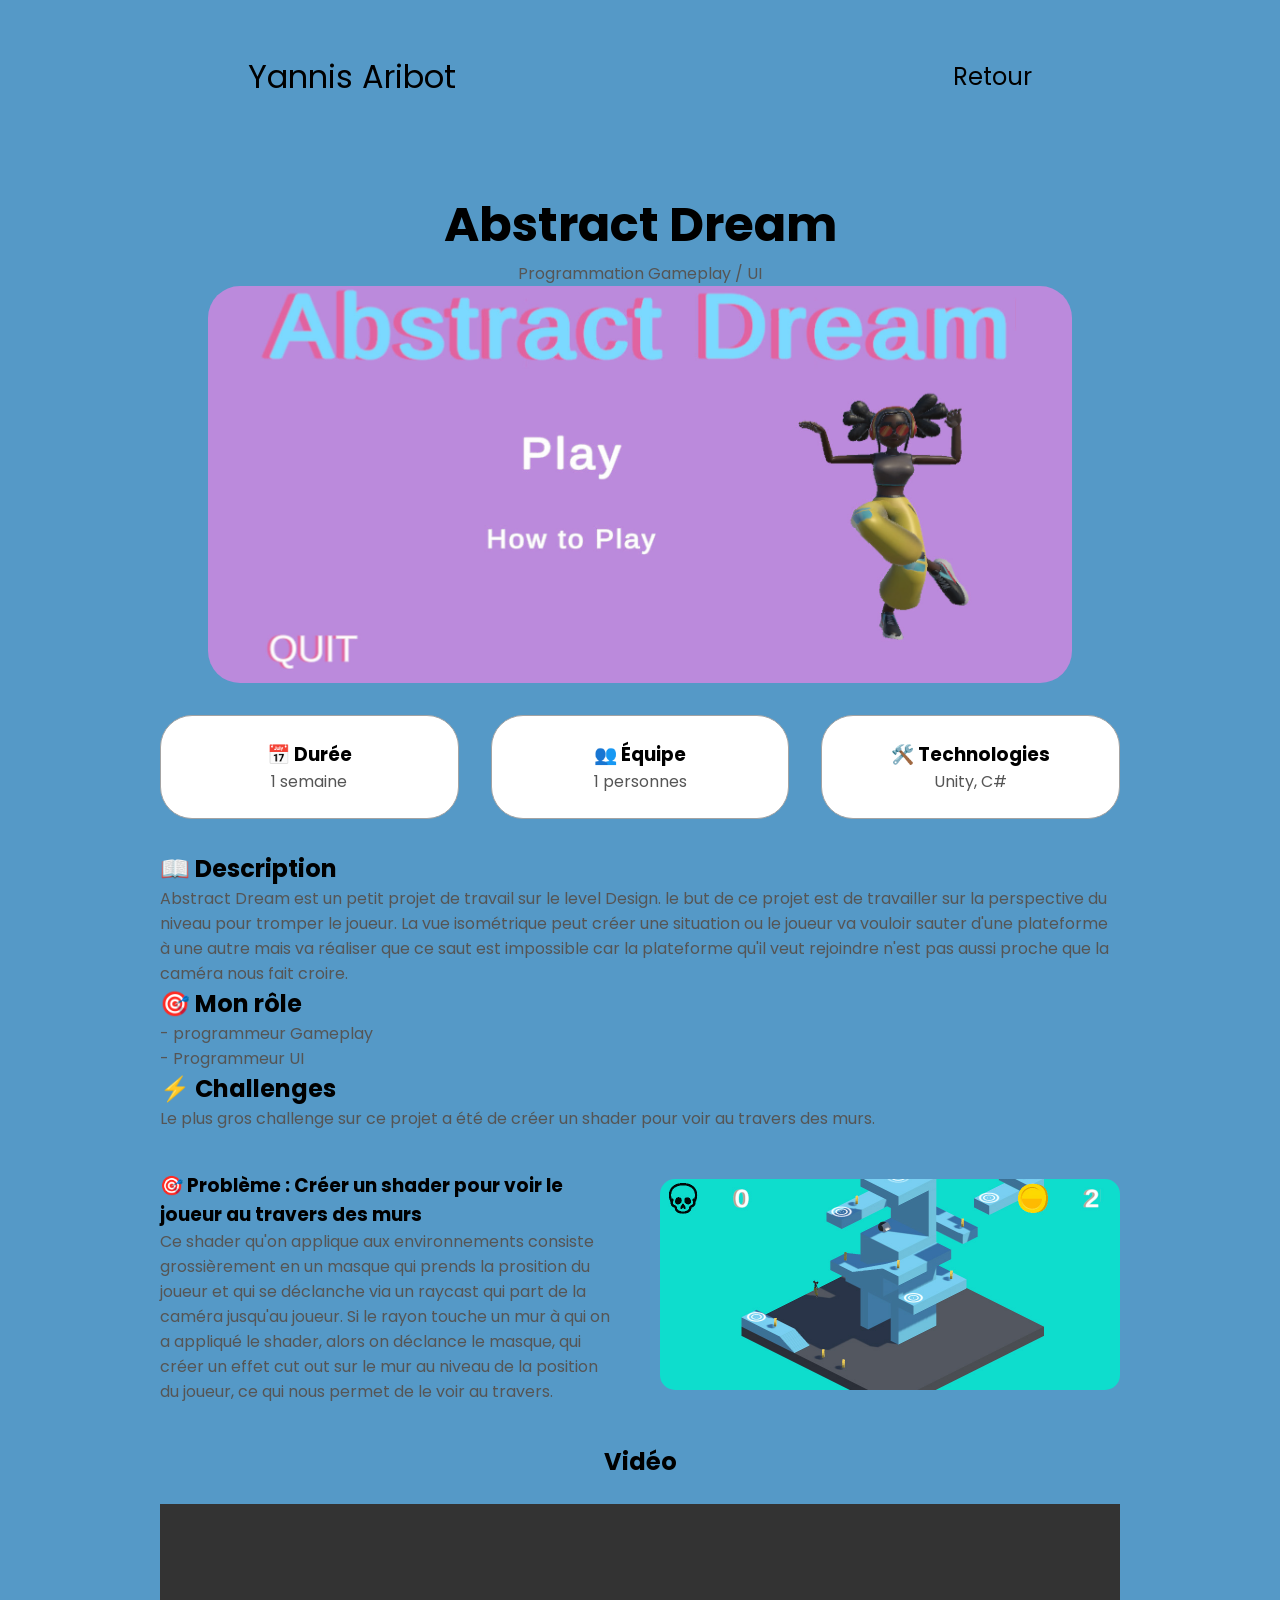
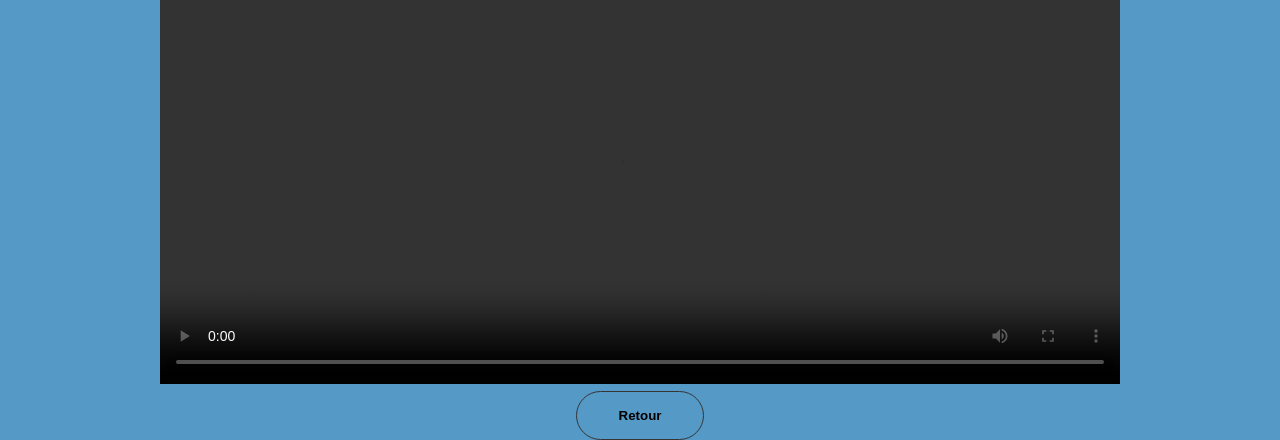
==== abstractdream.html @ 0de4ea1f "Fixed some broken links" ====
<!DOCTYPE html>
<html lang="en">

<head>
  <meta charset="UTF-8" />
  <meta http-equiv="X-UA-Compatible" content="IE=edge" />
  <meta name="viewport" content="width=device-width, initial-scale=1.0" />
  <title>Yannis Aribot</title>
  <link rel="stylesheet" href="style.css" />
  <link rel="stylesheet" href="mediaqueries.css" />
</head>

<body>
  <nav id="desktop-nav">
    <div class="logo">Yannis Aribot</div>
    <div>
      <ul class="nav-links">
        <li><a href="index.html">Retour</a></li>
      </ul>
    </div>
  </nav>
  <nav id="hamburger-nav">
    <div class="logo">Yannis Aribot</div>
    <div class="hamburger-menu">
      <div class="hamburger-icon" onclick="toggleMenu()">
        <span></span>
        <span></span>
        <span></span>
      </div>
      <div class="menu-links">
        <li><a href="#about" onclick="toggleMenu()">About</a></li>
        <li><a href="#experience" onclick="toggleMenu()">Experience</a></li>
        <li><a href="#projects" onclick="toggleMenu()">Projects</a></li>
        <li><a href="#contact" onclick="toggleMenu()">Contact</a></li>
      </div>
    </div>
  </nav>

<section class="project-page">

  <!-- HEADER -->
  <h1 class="title">Abstract Dream</h1>
  <p class="section__text__p1">Programmation Gameplay / UI</p>

  <!-- IMAGE PRINCIPALE -->
  <div class="principal-project-img">
    <img src="./portfolio-main/assets/AbstractDream/AbstractDreamCover.jpg" class="main-project-img" />
  </div>

  <!-- INFOS RAPIDES -->
  <div class="about-containers">

    <div class="details-container">
      <h3>📅 Durée</h3>
      <p>1 semaine</p>
    </div>

    <div class="details-container">
      <h3>👥 Équipe</h3>
      <p>1 personnes</p>
    </div>

    <div class="details-container">
      <h3>🛠️ Technologies</h3>
      <p>Unity, C#</p>
    </div>

  </div>

  <!-- DESCRIPTION -->
  <div class="text-container">
    <h2>📖 Description</h2>
    <p>
      Abstract Dream est un petit projet de travail sur le level Design. le but de ce projet est de travailler 
      sur la perspective du niveau pour tromper le joueur. La vue isométrique peut créer une situation ou 
      le joueur va vouloir sauter d'une plateforme à une autre mais va réaliser que ce saut est impossible 
      car la plateforme qu'il veut rejoindre n'est pas aussi proche que la caméra nous fait croire.
    </p>
  </div>

  <!-- TON RÔLE -->
  <div class="text-container">
    <h2>🎯 Mon rôle</h2>
    <p>
      - programmeur Gameplay<br>
      - Programmeur UI<br>
    </p>
  </div>

  <!-- PROBLÈMES / SOLUTIONS -->
  <div class="text-container">
    <h2>⚡ Challenges</h2>
    <p>
      Le plus gros challenge sur ce projet a été de créer un shader pour voir au travers des murs. 
    </p>
  </div>

  <div class="challenge-item">

    <div class="challenge-text">
      <h3>🎯 Problème : Créer un shader pour voir le joueur au travers des murs</h3>
      <p>
      Ce shader qu'on applique aux environnements consiste grossièrement en un masque qui prends la prosition du joueur et qui se déclanche via un 
      raycast qui part de la caméra jusqu'au joueur. Si le rayon touche un mur à qui on a appliqué le shader, alors on déclance 
      le masque, qui créer un effet cut out sur le mur au niveau de la position du joueur, ce qui nous permet de le voir au travers.
      </p>
    </div>

    <div class="challenge-image">
      <img src="./portfolio-main/assets/AbstractDream/AD_Background.jpg" alt="Performance issue" />
    </div>

  </div>

  <div class="challenge-item reverse" style="display : none;">

    <div class="challenge-text">
      <h3>🎯 Problème : Intégrer et programmer l'UI</h3>
      <p>
        Comment programmer l'Ui pour paramètrer la simulation (nombre et type d'entités ennemis, type d'armement, etc...)?
      </p>

      <p>
        👉 Solution : Intégrer un systeme de capture de transform d'objets (Position,rotation, etc...) à chaque frame. 
        Pour le replay le systême rejoue par interpolation les datas capturés pour reconstruire l'action de la scène.
      </p>
    </div>

    <div class="challenge-image">
      <img src="./portfolio-main/assets/Simdav/SimulationPlayer4.jpg" alt="Performance issue" />
    </div>

  </div>

  <h2 calss="gallerie-title" style= "text-align: center;">Vidéo</h2></br>
  <div class=" vidéo-container">
    <video controls width="100%">
      <source src="./portfolio-main/assets/AbstractDream/AbstractDream.mp4" type="video/mp4">
    </video>
  </div>
  <!-- GALERIE -->
    <!-- <h2 calss="gallerie-title" style= "text-align: center;">Gallerie</h2> -->
  <div class="project_gallerie_container" style="display : none;">
    <img src="./portfolio-main/assets/Resilience/ObjectPositionning.gif" class="project_gallerie_img" />
    <img src="./portfolio-main/assets/Resilience/Entity.gif" class="project_gallerie_img" />
  </div>

  <!-- BOUTONS -->
  <div class="btn-container">
    <button class="btn btn-color-2"
      onclick="location.href='index.html'">
      Retour
    </button>
  </div>

</section>

  <footer>
    <nav>
      <div class="nav-links-container" style="display : none">
        <ul class="nav-links">
          <li><a href="#about">About</a></li>
          <li><a href="#experience">Experience</a></li>
          <li><a href="#projects">Projects</a></li>
          <li><a href="#contact">Contact</a></li>
        </ul>
      </div>
    </nav>
  </footer>
  <script src="script.js"></script>
</body>

</html>
---- style.css ----
/* GENERAL */

@import url("https://fonts.googleapis.com/css2?family=Poppins:wght@300;400;500;600&display=swap");

* {
  margin: 0;
  padding: 0;
}

body {
  font-family: "Poppins", sans-serif;
  background-color: rgb(85, 153, 199);
}

html {
  scroll-behavior: smooth;
}

p {
  color: rgb(85, 85, 85);
}

/* TRANSITION */

a,
.btn {
  transition: all 300ms ease;
}

/* DESKTOP NAV */

nav,
.nav-links {
  display: flex;
}

nav {
  justify-content: space-around;
  align-items: center;
  height: 17vh;
}

.nav-links {
  gap: 2rem;
  list-style: none;
  font-size: 1.5rem;
}

a {
  color: black;
  text-decoration: none;
  text-decoration-color: rgb(255, 255, 255);
}

a:hover {
  color: grey;
  text-decoration: underline;
  text-underline-offset: 1rem;
  text-decoration-color: rgb(181, 181, 181);
}

.logo {
  font-size: 2rem;
}

.logo:hover {
  cursor: default;
}

/* HAMBURGER MENU */

#hamburger-nav {
  display: none;
}

.hamburger-menu {
  position: relative;
  display: inline-block;
}

.hamburger-icon {
  display: flex;
  flex-direction: column;
  justify-content: space-between;
  height: 24px;
  width: 30px;
  cursor: pointer;
}

.hamburger-icon span {
  width: 100%;
  height: 2px;
  background-color: black;
  transition: all 0.3 ease-in-out;
}

.menu-links {
  position: absolute;
  top: 100%;
  right: 0;
  background-color: rgb(255, 255, 255);
  width: fit-content;
  max-height: 0;
  overflow: hidden;
  transition: all 0.3 ease-in-out;
}

.menu-links a {
  display: block;
  padding: 10px;
  text-align: center;
  font-size: 1.5rem;
  color: black;
  text-decoration: none;
  transition: all 0.3 ease-in-out;
}

.menu-links li {
  list-style: none;
}

.menu-links.open {
  max-height: 300px;
}

.hamburger-icon.open span:first-child {
  transform: rotate(45deg) translate(10px, 5px);
}

.hamburger-icon.open span:nth-child(2) {
  opacity: 0;
}

.hamburger-icon.open span:last-child {
  transform: rotate(-45deg) translate(10px, -5px);
}

.hamburger-icon span:first-child {
  transform: none;
}

.hamburger-icon span:first-child {
  opacity: 1;
}

.hamburger-icon span:first-child {
  transform: none;
}

/* SECTIONS */

section {
  padding-top: 4vh;
  height: 96vh;
  margin: 0 10rem;
  box-sizing: border-box;
  min-height: fit-content;
}

.section-container {
  display: flex;
  /* width: 400px; */
  /* height: 1000px; */
}

/* PROFILE SECTION */

#profile {
  display: flex;
  justify-content: center;
  gap: 5rem;
  height: 10vh;
}

.section__pic-container {
  display: flex;
  height: 400px;
  width: 400px;
  margin: auto 0;
}

.section__text {
  align-self: center;
  text-align: center;
}

.section__text p {
  font-weight: 600;
}

.section__text__p1 {
  text-align: center;
}

.section__text__p2 {
  font-size: 1.75rem;
  margin-bottom: 1rem;
}

.title {
  font-size: 3rem;
  text-align: center;
}

#socials-container {
  display: flex;
  justify-content: center;
  margin-top: 1rem;
  gap: 1rem;
}

/* ICONS */

.icon {
  cursor: pointer;
  height: 2rem;
}

/* BUTTONS */

.btn-container {
  display: flex;
  justify-content: center;
  gap: 1rem;
}

.btn {
  font-weight: 600;
  transition: all 300ms ease;
  padding: 1rem;
  width: 8rem;
  border-radius: 2rem;
}

.tag-btn {
  font-weight: 600;
  transition: all 300ms ease;
  padding: 1rem;
  /* width: 8rem; */
  border-radius: 2rem;
}

.btn-color-1,
.btn-color-2 {
  border: rgb(53, 53, 53) 0.1rem solid;
}

.btn-color-1:hover,
.btn-color-2:hover {
  cursor: pointer;
}

.btn-color-1,
.btn-color-2:hover {
  background: rgb(53, 53, 53);
  color: white;
}

.btn-color-1:hover {
  background: rgb(0, 0, 0);
}

.btn-color-2 {
  background: none;
}

.btn-color-2:hover {
  border: rgb(255, 255, 255) 0.1rem solid;
}

.btn-container {
  gap: 1rem;
}

/* ABOUT SECTION */

#about {
  position: relative;
}

.about-containers {
  display: grid;
  grid-template-columns: repeat(3, 1fr);
  gap: 2rem;
  margin-bottom: 2rem;
  margin-top: 2rem;
}
.about-project-card-containers {
  display: grid;
  grid-template-columns: repeat(3, 1fr);
  gap: 2rem;
  margin-bottom: 2rem;
  margin-top: 2rem;
}

.about-details-container {
  justify-content: center;
  flex-direction: column;
}

.about-containers,
.about-details-container {
  display: flex;
  /* height: 200px; */
}

.about-pic {
  border-radius: 2rem;
}

.arrow {
  position: absolute;
  right: -5rem;
  bottom: 2.5rem;
}

.details-container {
  padding: 1.5rem;
  flex: 1;
  background: rgb(255, 255, 255);
  border-radius: 2rem;
  border: rgb(53, 53, 53) 0.1rem solid;
  border-color: rgb(163, 163, 163);
  text-align: center;
}

.section-container {
  gap: 4rem;
  height: 80%;
}

.section__pic-container {
  height: 400px;
  width: 400px;
  margin: auto 0;
}

/* EXPERIENCE SECTION */

#experience {
  position: relative;
}

.experience-sub-title {
  color: rgb(85, 85, 85);
  font-weight: 600;
  font-size: 1.75rem;
  margin-bottom: 2rem;
}

.experience-details-container {
  display: flex;
  justify-content: center;
  flex-direction: column;
}

.article-container {
  /* display: flex;
  text-align: initial;
  flex-wrap: wrap;
  flex-direction: row;
  gap: 2.5rem;
  justify-content: space-around; */
  display: block;
  /* min-height: 70%; */
  aspect-ratio: 16 / 9;
  text-decoration: none;
  border-radius: 20px;
  overflow: hidden;
  transition: transform 0.3s ease;
}
.article-container:hover{
  transform: scale(1.05);
}

article {
  display: flex;
  width: 10rem;
  justify-content: space-around;
  gap: 0.5rem;
}

article .icon {
  cursor: default;
}

/* PROJECTS SECTION */

#projects {
  position: relative;
}

.color-container {
  border-color: rgb(163, 163, 163);
  background: rgb(255, 255, 255);
}

.project-img {
  border-radius: 2rem;
  width: 90%;
  height: 90%;
  object-fit: cover;
}

.main-project-img {
  display: block;
  margin: auto;
  border-radius: 2rem;
  width: 90%;
  height: 90%;
}

.project-title {
  margin: 1rem;
  color: black;
}

.project-btn {
  color: black;
  border-color: rgb(163, 163, 163);
}

.principal-project-img{
  display: block;
  text-decoration: none;
  border-radius: 20px;
  overflow: hidden;
  transition: transform 0.3s ease;
}

.project_gallerie_img{
  display: block;
  margin: auto;
  margin-top: 2%;
  margin-bottom: 2%;
  border-radius: 2rem;
  width: 90%;
  height: 90%;
}


/* CONTACT */

#contact {
  display: flex;
  justify-content: center;
  flex-direction: column;
  height: 70vh;
}

.contact-info-upper-container {
  display: flex;
  justify-content: center;
  border-radius: 2rem;
  border: rgb(53, 53, 53) 0.1rem solid;
  border-color: rgb(163, 163, 163);
  background: (250, 250, 250);
  margin: 2rem auto;
  padding: 0.5rem;
}

.contact-info-container {
  display: flex;
  align-items: center;
  justify-content: center;
  gap: 0.5rem;
  margin: 1rem;
}

.contact-info-container p {
  font-size: larger;
}

.contact-icon {
  cursor: default;
}

.email-icon {
  height: 2.5rem;
}

/* CHALLENGES SECTION */

.challenge-item {
  display: flex;
  align-items: center;
  gap: 40px;
  margin: 40px 0;
}

.challenge-item.reverse {
  flex-direction: row-reverse;
}

.challenge-text {
  flex: 1;
}

.challenge-image {
  flex: 1;
}

.challenge-image img {
  width: 100%;
  border-radius: 15px;
}

/* MOBILE */

@media (max-width: 768px) {
  .challenge-item, .challenge-item.reverse {
    flex-direction: column;
  }
  /* .article-container{
  text-align: initial;
  flex-wrap: wrap;
  flex-direction: row;
  gap: 2.5rem;
  justify-content: space-around;
  } */
}

@media (max-width: 1024px) {
  .about-project-card-containers {
    grid-template-columns: repeat(2, 1fr);
  }
}

@media (max-width: 768px) {
  .about-project-card-containers {
    grid-template-columns: 1fr;
  }
}

/* FOOTER SECTION */

footer {
  height: 26vh;
  margin: 0 1rem;
}

footer p {
  text-align: center;
}
---- mediaqueries.css ----
@media screen and (max-width: 1400px) {
  #profile {
    height: 83vh;
    margin-bottom: 6rem;
  }
  .about-containers {
    flex-wrap: wrap;
  }
  #contact,
  #projects {
    height: fit-content;
  }
}

@media screen and (max-width: 1200px) {
  #desktop-nav {
    display: none;
  }
  #hamburger-nav {
    display: flex;
  }
  #experience,
  .experience-details-container {
    margin-top: 2rem;
  }
  #profile,
  .section-container {
    display: block;
  }
  .arrow {
    display: none;
  }
  section,
  .section-container {
    height: fit-content;
  }
  section {
    margin: 0 5%;
  }
  .section__pic-container {
    width: 275px;
    height: 275px;
    margin: 0 auto 2rem;
  }
  .about-containers {
    margin-top: 0;
  }
}

@media screen and (max-width: 600px) {
  #contact,
  footer {
    height: 40vh;
  }
  #profile {
    height: 83vh;
    margin-bottom: 0;
  }
  article {
    font-size: 1rem;
  }
  footer nav {
    height: fit-content;
    margin-bottom: 2rem;
  }
  .about-containers,
  .contact-info-upper-container,
  .btn-container {
    flex-wrap: wrap;
  }
  .contact-info-container {
    margin: 0;
  }
  .contact-info-container p,
  .nav-links li a {
    font-size: 1rem;
  }
  .experience-sub-title {
    font-size: 1.25rem;
  }
  .logo {
    font-size: 1.5rem;
  }
  .nav-links {
    flex-direction: column;
    gap: 0.5rem;
    text-align: center;
  }
  .section__pic-container {
    width: auto;
    height: 46vw;
    justify-content: center;
  }
  .section__text__p2 {
    font-size: 1.25rem;
  }
  .title {
    font-size: 2rem;
  }
  .text-container {
    text-align: justify;
  }
}
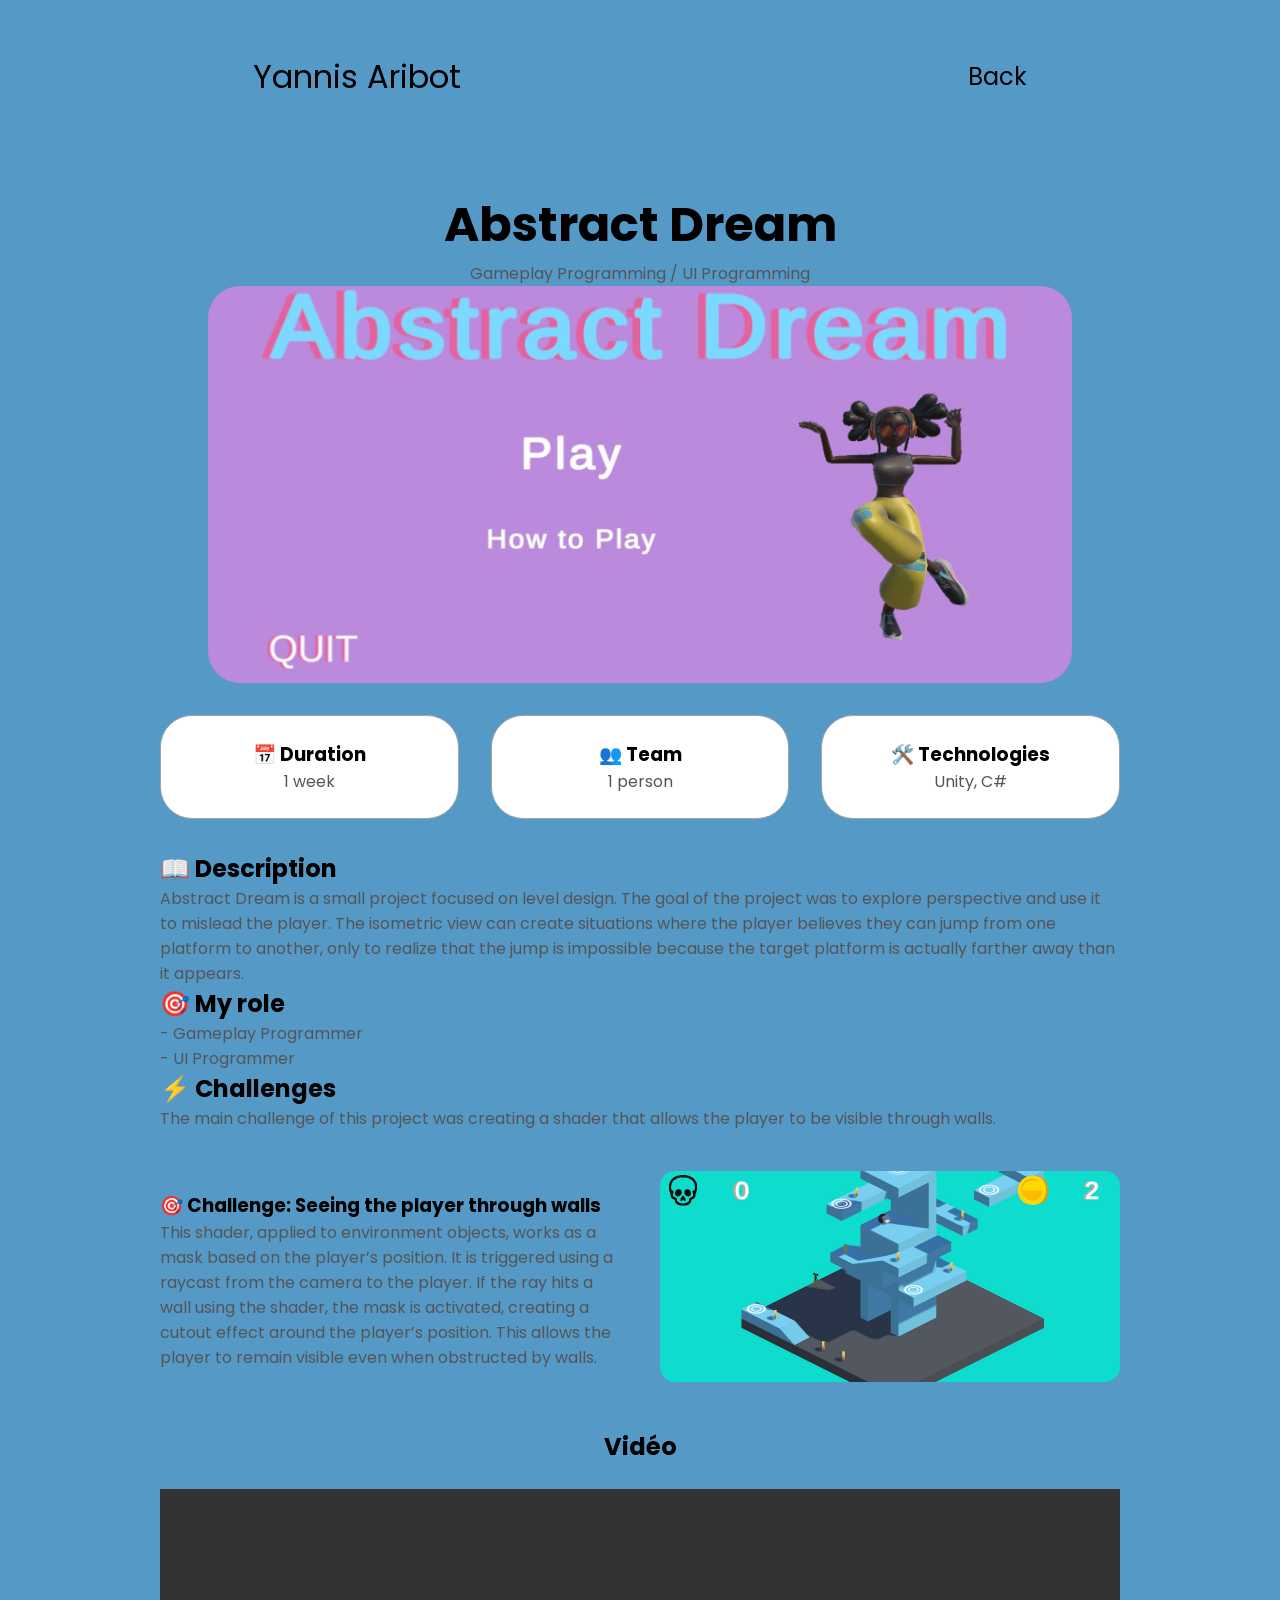
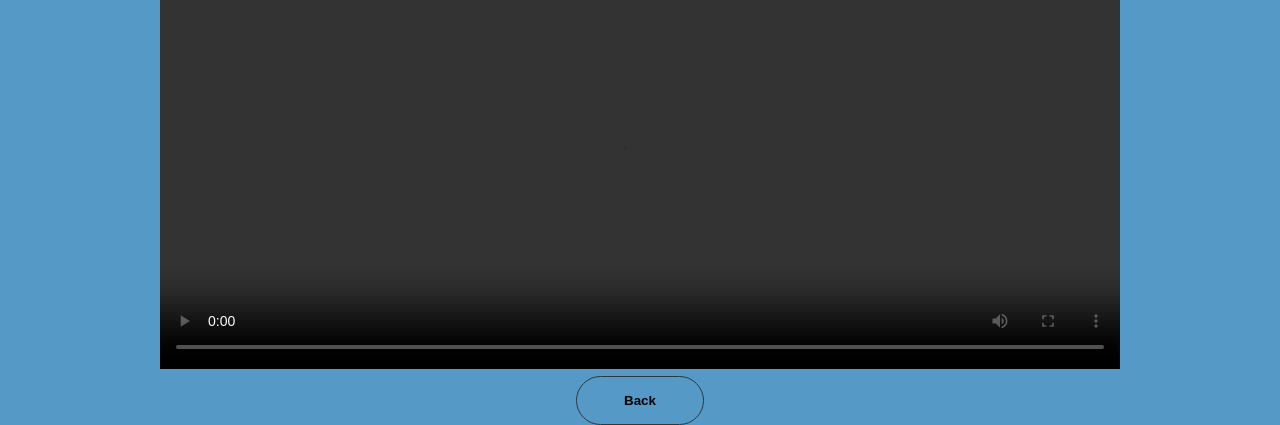
==== commit 28ea4fa8: "Fix(Text) : Translated all texts in english" ====
--- a/abstractdream.html
+++ b/abstractdream.html
@@ -15,7 +15,7 @@
     <div class="logo">Yannis Aribot</div>
     <div>
       <ul class="nav-links">
-        <li><a href="index.html">Retour</a></li>
+        <li><a href="index.html">Back</a></li>
       </ul>
     </div>
   </nav>
@@ -40,7 +40,7 @@
 
   <!-- HEADER -->
   <h1 class="title">Abstract Dream</h1>
-  <p class="section__text__p1">Programmation Gameplay / UI</p>
+  <p class="section__text__p1">Gameplay Programming / UI Programming</p>
 
   <!-- IMAGE PRINCIPALE -->
   <div class="principal-project-img">
@@ -51,13 +51,13 @@
   <div class="about-containers">
 
     <div class="details-container">
-      <h3>📅 Durée</h3>
-      <p>1 semaine</p>
+      <h3>📅 Duration</h3>
+      <p>1 week</p>
     </div>
 
     <div class="details-container">
-      <h3>👥 Équipe</h3>
-      <p>1 personnes</p>
+      <h3>👥 Team</h3>
+      <p>1 person</p>
     </div>
 
     <div class="details-container">
@@ -71,19 +71,19 @@
   <div class="text-container">
     <h2>📖 Description</h2>
     <p>
-      Abstract Dream est un petit projet de travail sur le level Design. le but de ce projet est de travailler 
-      sur la perspective du niveau pour tromper le joueur. La vue isométrique peut créer une situation ou 
-      le joueur va vouloir sauter d'une plateforme à une autre mais va réaliser que ce saut est impossible 
-      car la plateforme qu'il veut rejoindre n'est pas aussi proche que la caméra nous fait croire.
+      Abstract Dream is a small project focused on level design.
+      The goal of the project was to explore perspective and use it to mislead the player.
+      The isometric view can create situations where the player believes they can jump from one platform to another, 
+      only to realize that the jump is impossible because the target platform is actually farther away than it appears.
     </p>
   </div>
 
   <!-- TON RÔLE -->
   <div class="text-container">
-    <h2>🎯 Mon rôle</h2>
+    <h2>🎯 My role</h2>
     <p>
-      - programmeur Gameplay<br>
-      - Programmeur UI<br>
+      - Gameplay Programmer<br>
+      - UI Programmer<br>
     </p>
   </div>
 
@@ -91,18 +91,19 @@
   <div class="text-container">
     <h2>⚡ Challenges</h2>
     <p>
-      Le plus gros challenge sur ce projet a été de créer un shader pour voir au travers des murs. 
+      The main challenge of this project was creating a shader that allows the player to be visible through walls. 
     </p>
   </div>
 
   <div class="challenge-item">
 
     <div class="challenge-text">
-      <h3>🎯 Problème : Créer un shader pour voir le joueur au travers des murs</h3>
+      <h3>🎯 Challenge: Seeing the player through walls</h3>
       <p>
-      Ce shader qu'on applique aux environnements consiste grossièrement en un masque qui prends la prosition du joueur et qui se déclanche via un 
-      raycast qui part de la caméra jusqu'au joueur. Si le rayon touche un mur à qui on a appliqué le shader, alors on déclance 
-      le masque, qui créer un effet cut out sur le mur au niveau de la position du joueur, ce qui nous permet de le voir au travers.
+      This shader, applied to environment objects, works as a mask based on the player’s position.
+      It is triggered using a raycast from the camera to the player. If the ray hits a wall using the shader, 
+      the mask is activated, creating a cutout effect around the player’s position.
+      This allows the player to remain visible even when obstructed by walls.
       </p>
     </div>
 
@@ -149,7 +150,7 @@
   <div class="btn-container">
     <button class="btn btn-color-2"
       onclick="location.href='index.html'">
-      Retour
+      Back
     </button>
   </div>
 
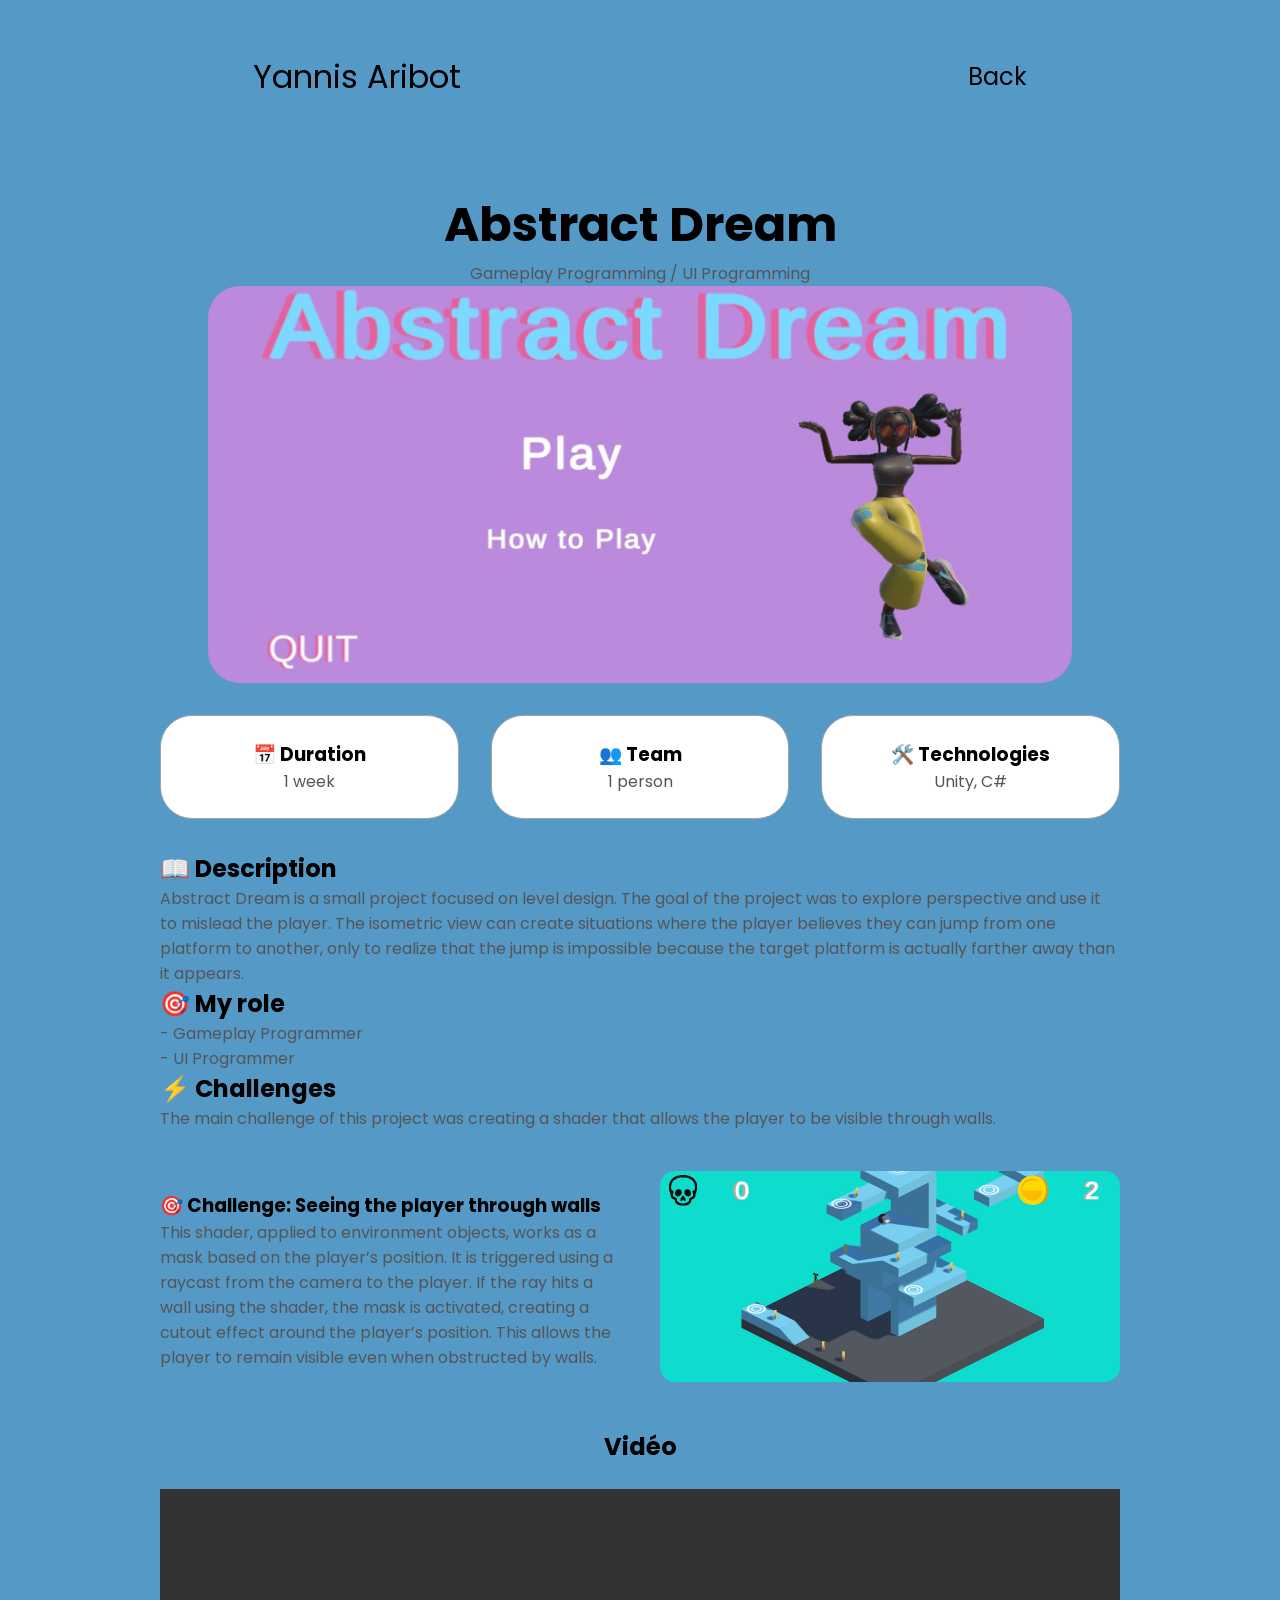
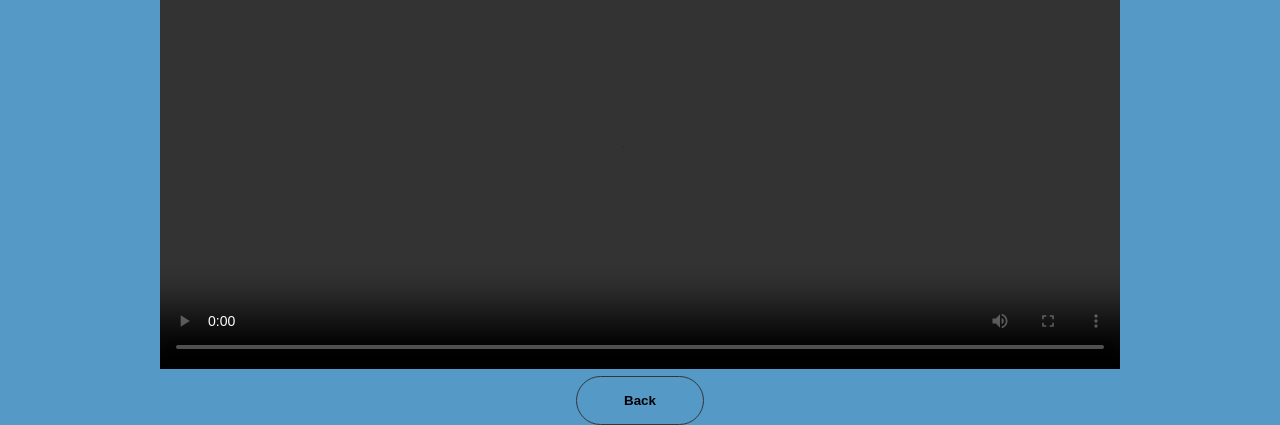
==== commit 789a4baa: "fix(projects) : fixed hamburger menu showing on projects pages on mobile" ====
--- a/abstractdream.html
+++ b/abstractdream.html
@@ -19,7 +19,7 @@
       </ul>
     </div>
   </nav>
-  <nav id="hamburger-nav">
+  <!--<nav id="hamburger-nav">
     <div class="logo">Yannis Aribot</div>
     <div class="hamburger-menu">
       <div class="hamburger-icon" onclick="toggleMenu()">
@@ -34,7 +34,7 @@
         <li><a href="#contact" onclick="toggleMenu()">Contact</a></li>
       </div>
     </div>
-  </nav>
+  </nav>-->
 
 <section class="project-page">
 
@@ -158,14 +158,14 @@
 
   <footer>
     <nav>
-      <div class="nav-links-container" style="display : none">
+      <!--<div class="nav-links-container" style="display : none">
         <ul class="nav-links">
           <li><a href="#about">About</a></li>
           <li><a href="#experience">Experience</a></li>
           <li><a href="#projects">Projects</a></li>
           <li><a href="#contact">Contact</a></li>
         </ul>
-      </div>
+      </div>-->
     </nav>
   </footer>
   <script src="script.js"></script>
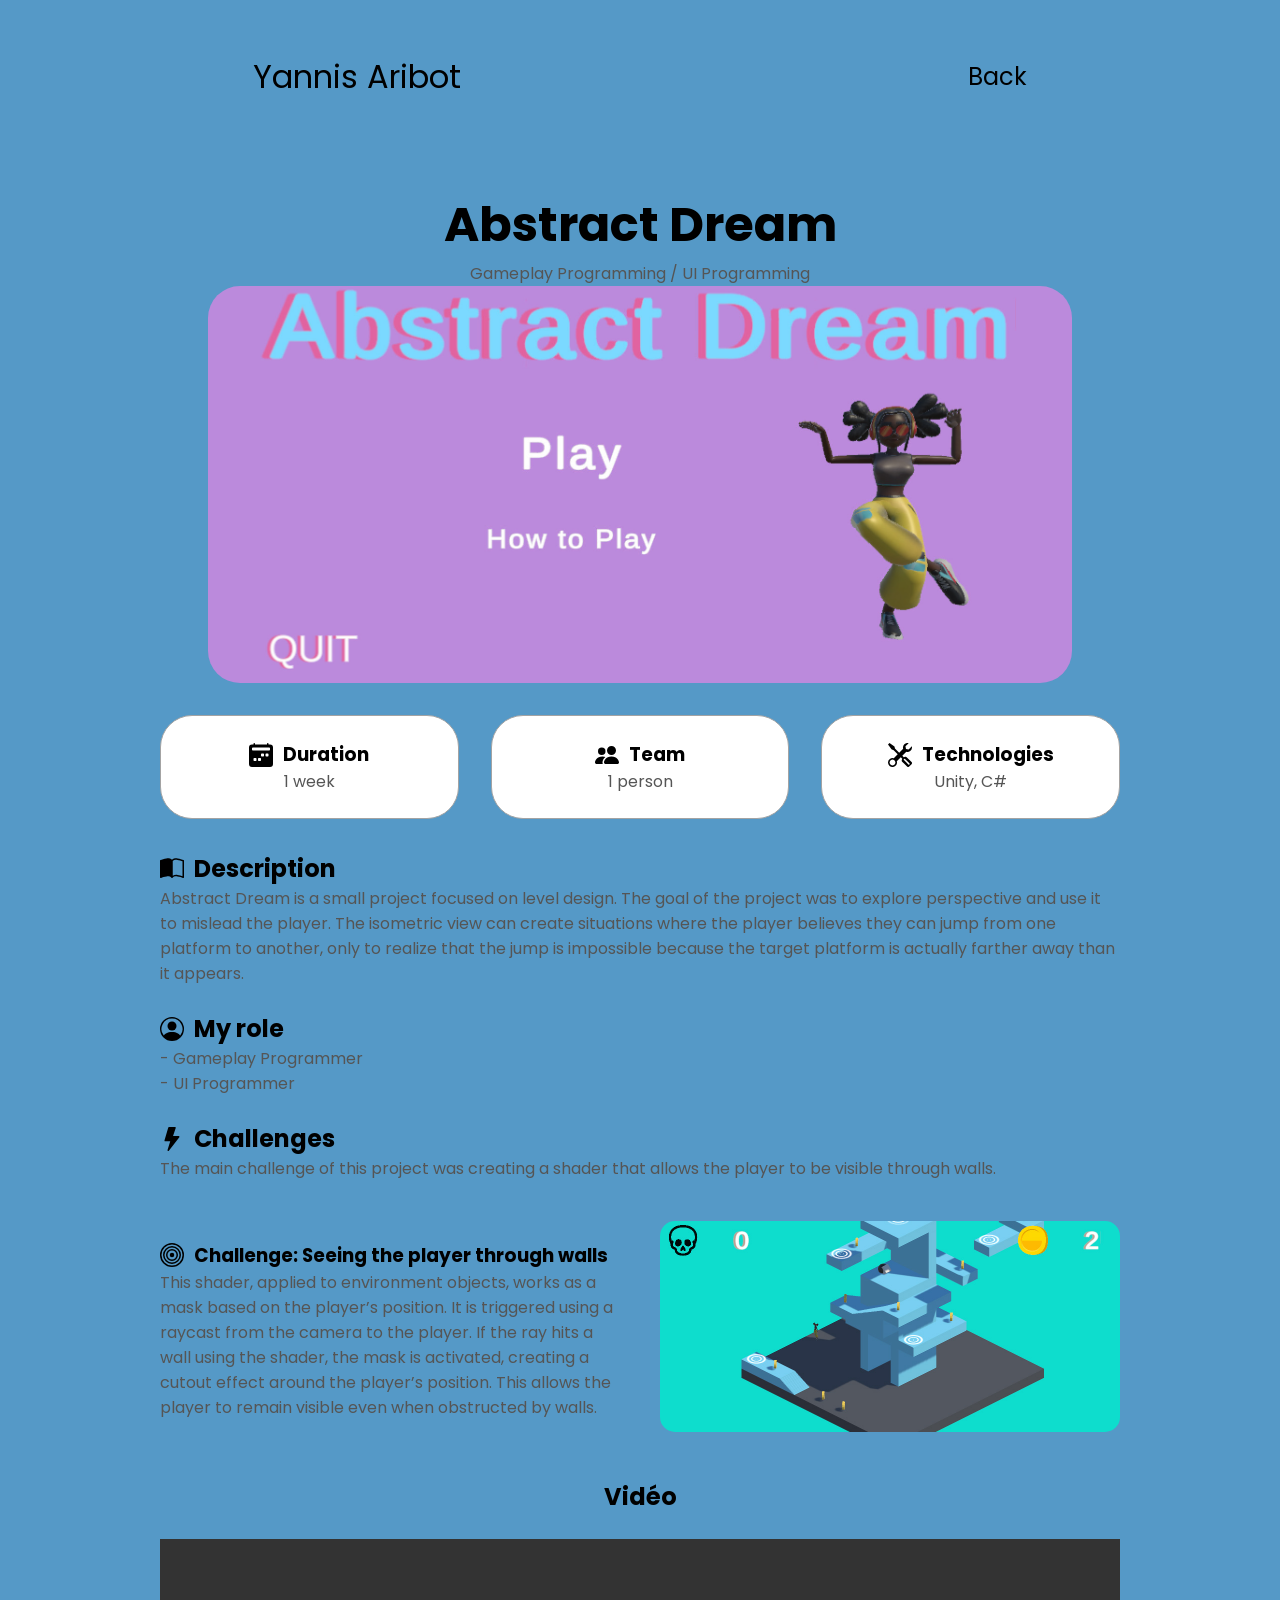
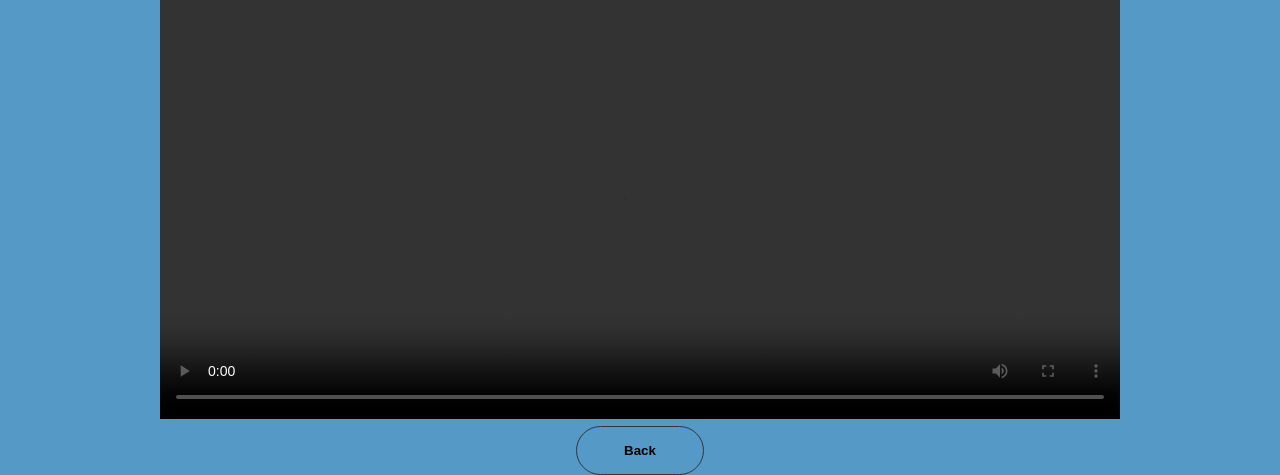
==== commit 45443343: "fix (icons) : Changed icons" ====
--- a/abstractdream.html
+++ b/abstractdream.html
@@ -51,17 +51,26 @@
   <div class="about-containers">
 
     <div class="details-container">
-      <h3>📅 Duration</h3>
+      <div class = "align-icon-text">
+        <img src="./portfolio-main/assets/calendar2-week-fill.svg" alt="Duration icon" class="project-icon" />
+        <h3>Duration</h3>
+      </div>
       <p>1 week</p>
     </div>
 
     <div class="details-container">
-      <h3>👥 Team</h3>
+      <div class = "align-icon-text">
+        <img src="./portfolio-main/assets/people-fill.svg" alt="Team icon" class="project-icon" />
+        <h3>Team</h3>
+      </div>
       <p>1 person</p>
     </div>
 
     <div class="details-container">
-      <h3>🛠️ Technologies</h3>
+      <div class = "align-icon-text">
+        <img src="./portfolio-main/assets/tools.svg" alt="Tech icon" class="project-icon" />
+        <h3>Technologies</h3>
+      </div>
       <p>Unity, C#</p>
     </div>
 
@@ -69,27 +78,36 @@
 
   <!-- DESCRIPTION -->
   <div class="text-container">
-    <h2>📖 Description</h2>
+    <div class = "align-icon-title">
+      <img src="./portfolio-main/assets/book-half.svg" alt="Description icon" class="project-icon" />
+      <h2>Description</h2>
+    </div>
     <p>
       Abstract Dream is a small project focused on level design.
       The goal of the project was to explore perspective and use it to mislead the player.
       The isometric view can create situations where the player believes they can jump from one platform to another, 
       only to realize that the jump is impossible because the target platform is actually farther away than it appears.
     </p>
-  </div>
+  </div><br>
 
   <!-- TON RÔLE -->
   <div class="text-container">
-    <h2>🎯 My role</h2>
+    <div class = "align-icon-title">
+      <img src="./portfolio-main/assets/people-circle.svg" alt="Role icon" class="project-icon" />
+      <h2>My role</h2>
+    </div>
     <p>
       - Gameplay Programmer<br>
       - UI Programmer<br>
     </p>
-  </div>
+  </div><br>
 
   <!-- PROBLÈMES / SOLUTIONS -->
   <div class="text-container">
-    <h2>⚡ Challenges</h2>
+    <div class = "align-icon-title">
+      <img src="./portfolio-main/assets/lightning-fill.svg" alt="Challenges icon" class="project-icon" />
+      <h2>Challenges</h2>
+    </div>
     <p>
       The main challenge of this project was creating a shader that allows the player to be visible through walls. 
     </p>
@@ -98,7 +116,10 @@
   <div class="challenge-item">
 
     <div class="challenge-text">
-      <h3>🎯 Challenge: Seeing the player through walls</h3>
+      <div class = "align-icon-title">
+        <img src="./portfolio-main/assets/bullseye.svg" alt="Challenges icon" class="project-icon" />
+        <h3>Challenge: Seeing the player through walls</h3>
+      </div>
       <p>
       This shader, applied to environment objects, works as a mask based on the player’s position.
       It is triggered using a raycast from the camera to the player. If the ray hits a wall using the shader, 
@@ -116,13 +137,16 @@
   <div class="challenge-item reverse" style="display : none;">
 
     <div class="challenge-text">
-      <h3>🎯 Problème : Intégrer et programmer l'UI</h3>
+      <div class = "align-icon-title">
+        <img src="./portfolio-main/assets/bullseye.svg" alt="Challenges icon" class="project-icon" />
+        <h3>Problème : Intégrer et programmer l'UI</h3>
+      </div>
       <p>
         Comment programmer l'Ui pour paramètrer la simulation (nombre et type d'entités ennemis, type d'armement, etc...)?
       </p>
 
       <p>
-        👉 Solution : Intégrer un systeme de capture de transform d'objets (Position,rotation, etc...) à chaque frame. 
+        ➤ Solution : Intégrer un systeme de capture de transform d'objets (Position,rotation, etc...) à chaque frame. 
         Pour le replay le systême rejoue par interpolation les datas capturés pour reconstruire l'action de la scène.
       </p>
     </div>
--- a/style.css
+++ b/style.css
@@ -214,6 +214,12 @@
 .icon {
   cursor: pointer;
   height: 2rem;
+}
+
+.project-icon {
+  cursor: pointer;
+  height: 1.5rem;
+  margin-right: 10px;
 }
 
 /* BUTTONS */
@@ -438,6 +444,16 @@
   height: 90%;
 }
 
+.align-icon-text{
+  display: flex;
+  align-items: center;
+  justify-content: center;
+}
+
+.align-icon-title{
+  display: flex;
+  align-items: center;
+}
 
 /* CONTACT */
 
